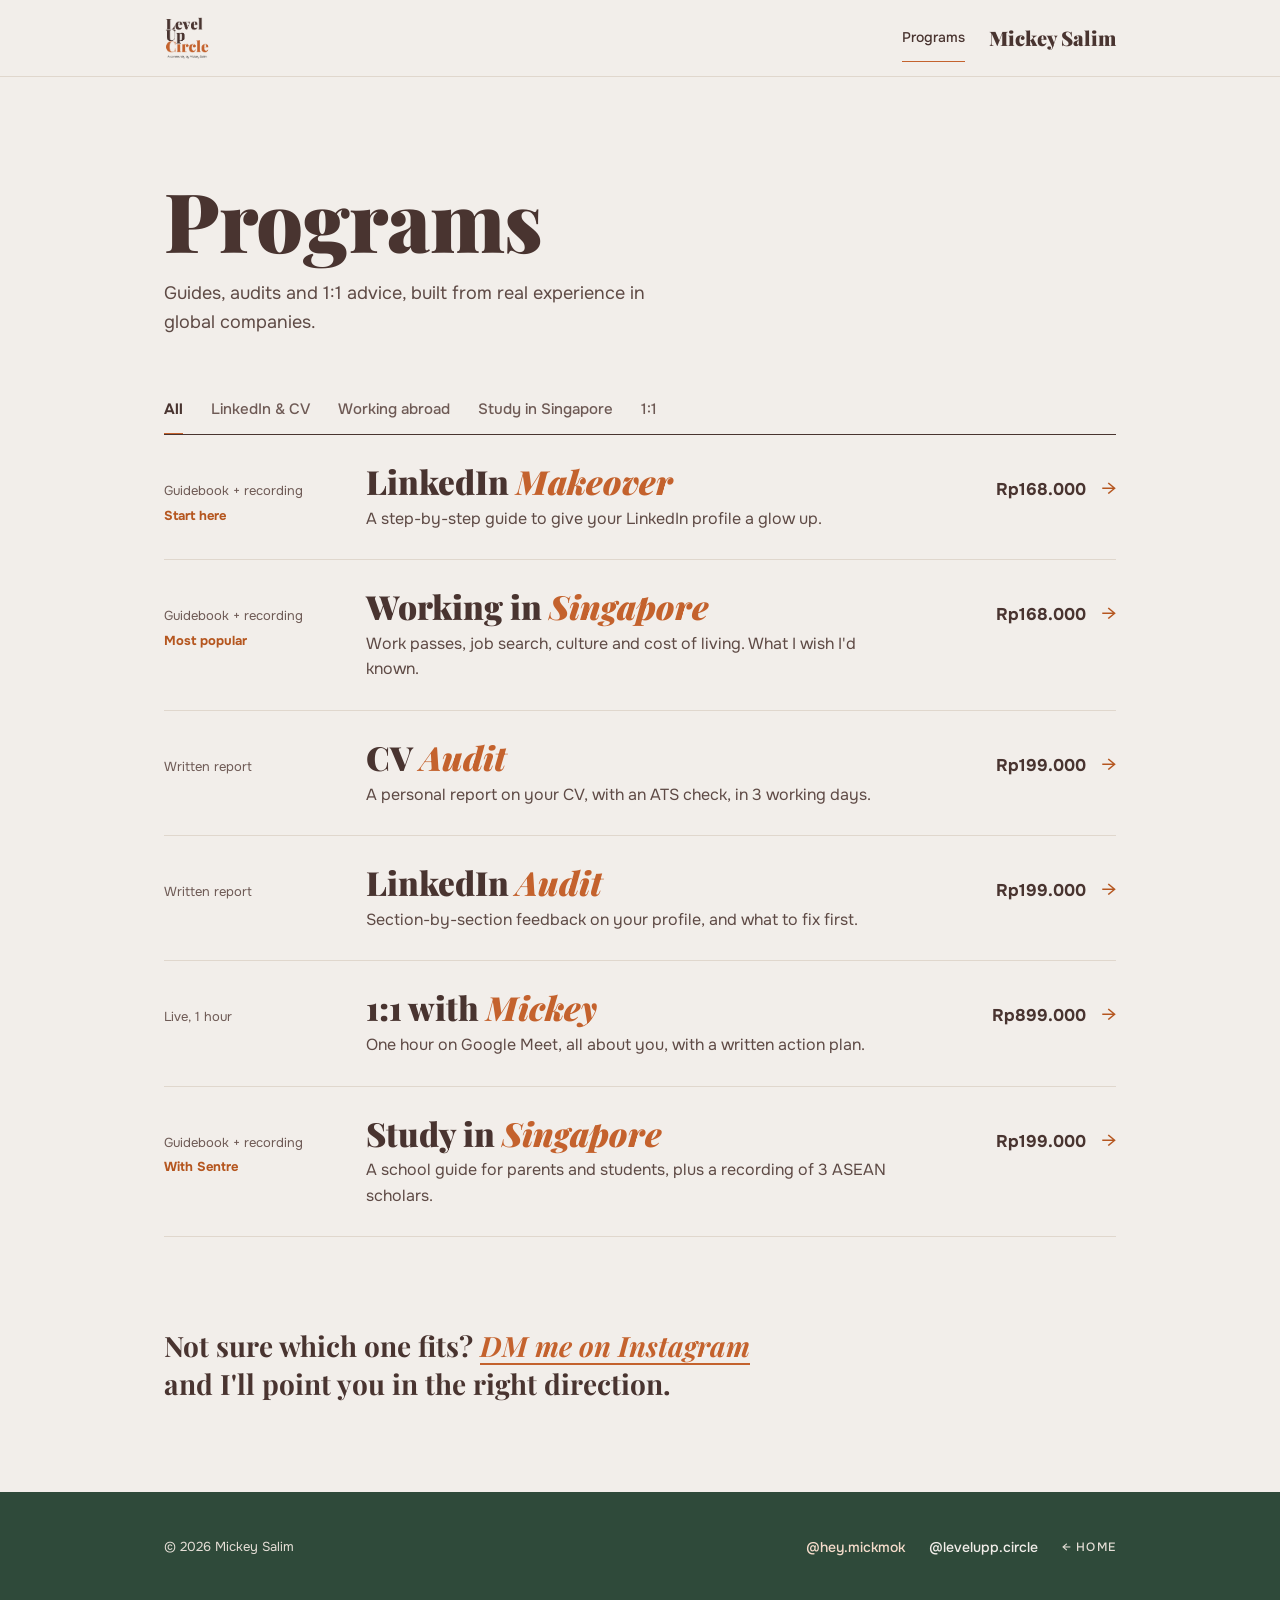
==== programs/index.html @ 80c99977 "Add /programs page and Programs link in the header - New /programs page, generated from tools/progra" ====
<!DOCTYPE html>
<html lang="en" class="no-js">
<head>
<meta charset="UTF-8">
<meta name="viewport" content="width=device-width, initial-scale=1.0">
<title>Programs · Mickey Salim</title>
<meta name="description" content="Guides, audits and 1:1 advice from Mickey Salim, built from real experience in global companies.">
<meta name="theme-color" content="#F2EEEA">
<meta property="og:type" content="website">
<meta property="og:title" content="Programs · Mickey Salim">
<meta property="og:description" content="Guides, audits and 1:1 advice from Mickey Salim, built from real experience in global companies.">
<meta property="og:image" content="/assets/img/og-image.jpg">
<meta name="twitter:card" content="summary_large_image">
<link rel="icon" type="image/png" href="/assets/img/favicon.png">
<link rel="apple-touch-icon" href="/assets/img/apple-touch-icon.png">
<link rel="preconnect" href="https://fonts.googleapis.com">
<link rel="preconnect" href="https://fonts.gstatic.com" crossorigin>
<link href="https://fonts.googleapis.com/css2?family=Playfair+Display:ital,wght@0,700;0,900;1,700;1,900&family=Onest:wght@400;500;700&display=swap" rel="stylesheet">
<link rel="stylesheet" href="/assets/css/styles.css?v=8c5211c9">
</head>
<body class="programs-page">
<!-- Generated by tools/build_programs.py from tools/programs.json. Edit the JSON, then rebuild. -->

<nav class="nav" aria-label="Main">
  <div class="wrap">
    <a href="/" class="brand" aria-label="Level Up Circle, home"><img class="brand__logo" src="/assets/img/level-up-circle-logo.png" alt="Level Up Circle" width="516" height="493"></a>
    <div class="nav__links"><a href="/programs" class="nav__link is-current" aria-current="page">Programs</a><a href="/#about" class="nav__name">Mickey Salim</a></div>
  </div>
</nav>

<main>
  <section class="index-hero">
    <div class="wrap">
      <h1>Programs</h1>
      <p>Guides, audits and 1:1 advice, built from real experience in global companies.</p>
    </div>
  </section>

  <div class="tabs-bar">
    <div class="wrap"><div class="tabs" role="toolbar" aria-label="Filter programs"><button class="tab" data-filter="all" aria-pressed="true">All</button><button class="tab" data-filter="linkedin" aria-pressed="false">LinkedIn &amp; CV</button><button class="tab" data-filter="abroad" aria-pressed="false">Working abroad</button><button class="tab" data-filter="study" aria-pressed="false">Study in Singapore</button><button class="tab" data-filter="personal" aria-pressed="false">1:1</button></div></div>
  </div>

  <section class="index-list">
    <div class="wrap" data-filter-list>
        <a class="row" href="/programs/linkedin-makeover" data-tags="linkedin">
          <span class="row__meta"><span>Guidebook + recording</span><span class="row__badge">Start here</span></span>
          <span class="row__main"><span class="row__name">LinkedIn <span class="accent">Makeover</span></span><span class="row__line">A step-by-step guide to give your LinkedIn profile a glow up.</span></span>
          <span class="row__price"><strong>Rp168.000</strong><span aria-hidden="true">→</span></span>
        </a>
        <a class="row" href="/programs/working-in-singapore" data-tags="abroad">
          <span class="row__meta"><span>Guidebook + recording</span><span class="row__badge">Most popular</span></span>
          <span class="row__main"><span class="row__name">Working in <span class="accent">Singapore</span></span><span class="row__line">Work passes, job search, culture and cost of living. What I wish I&#x27;d known.</span></span>
          <span class="row__price"><strong>Rp168.000</strong><span aria-hidden="true">→</span></span>
        </a>
        <a class="row" href="/programs/cv-audit" data-tags="linkedin">
          <span class="row__meta"><span>Written report</span></span>
          <span class="row__main"><span class="row__name">CV <span class="accent">Audit</span></span><span class="row__line">A personal report on your CV, with an ATS check, in 3 working days.</span></span>
          <span class="row__price"><strong>Rp199.000</strong><span aria-hidden="true">→</span></span>
        </a>
        <a class="row" href="/programs/linkedin-audit" data-tags="linkedin">
          <span class="row__meta"><span>Written report</span></span>
          <span class="row__main"><span class="row__name">LinkedIn <span class="accent">Audit</span></span><span class="row__line">Section-by-section feedback on your profile, and what to fix first.</span></span>
          <span class="row__price"><strong>Rp199.000</strong><span aria-hidden="true">→</span></span>
        </a>
        <a class="row" href="/programs/one-on-one" data-tags="personal">
          <span class="row__meta"><span>Live, 1 hour</span></span>
          <span class="row__main"><span class="row__name">1:1 with <span class="accent">Mickey</span></span><span class="row__line">One hour on Google Meet, all about you, with a written action plan.</span></span>
          <span class="row__price"><strong>Rp899.000</strong><span aria-hidden="true">→</span></span>
        </a>
        <a class="row" href="/programs/study-in-singapore" data-tags="study">
          <span class="row__meta"><span>Guidebook + recording</span><span class="row__badge">With Sentre</span></span>
          <span class="row__main"><span class="row__name">Study in <span class="accent">Singapore</span></span><span class="row__line">A school guide for parents and students, plus a recording of 3 ASEAN scholars.</span></span>
          <span class="row__price"><strong>Rp199.000</strong><span aria-hidden="true">→</span></span>
        </a>
      <p class="index-empty" hidden>Nothing here yet.</p>
    </div>
  </section>

  <!-- Free resources: add a section here (same .row markup, "Free" instead of a price) once the first resource is ready. -->

  <section class="index-close">
    <div class="wrap">
      <p>Not sure which one fits? <a href="https://ig.me/m/hey.mickmok" target="_blank" rel="noopener">DM me on Instagram</a> and I'll point you in the right direction.</p>
    </div>
  </section>
</main>

<footer class="footer">
  <div class="wrap">
    <div class="footer__brand"><span>© 2026 Mickey Salim</span></div>
    <div class="footer__links">
      <a class="ig-main" href="https://instagram.com/hey.mickmok" target="_blank" rel="noopener">@hey.mickmok</a>
      <a href="https://instagram.com/levelupp.circle" target="_blank" rel="noopener">@levelupp.circle</a>
      <a class="top" href="/">← Home</a>
    </div>
  </div>
</footer>

<script src="/assets/js/main.js?v=8c5211c9" defer></script>
</body>
</html>
---- assets/css/styles.css ----
/* =========================================================
   Mickey Salim · Level Up Circle
   Colours: off-white page, greige bands, deep sage dark blocks,
   brown text, terracotta accents.
   ========================================================= */
:root {
  --bg: #F2EEEA;
  --band: #E9E2DA;
  --card: #FAF8F5;
  --line: #E0D7CD;
  --line-2: #D3C7BB;
  --ink: #493430;
  --ink-2: #5E4A45;
  --muted: #6E5A55;
  --sage-dark: #2F4A3A;
  --sage: #4C6A51;
  --terra: #C4622D;       /* big headline words */
  --terra-btn: #B5561F;   /* buttons + small text (readable) */
  --terra-deep: #A84E1C;  /* closing section */
  --peach: #F5DCCB;       /* accent on dark */
  --on-dark: #F2EEEA;
  --on-dark-2: #ECE6DF;
  --on-dark-3: #E6DFD7;
  --dark-line: #5E7566;

  --serif: 'Playfair Display', Georgia, serif;
  --sans: 'Onest', system-ui, -apple-system, sans-serif;
  --wrap: 1200px;
  --gutter: clamp(20px, 5vw, 64px);
  --section: clamp(72px, 10vw, 136px);
  --radius: 6px;
  --shadow: 0 14px 32px rgba(73, 52, 48, 0.16);
}

*, *::before, *::after { box-sizing: border-box; }
html { scroll-behavior: smooth; -webkit-text-size-adjust: 100%; }
body { margin: 0; background: var(--bg); color: var(--ink); font-family: var(--sans); font-size: 16px; line-height: 1.6; -webkit-font-smoothing: antialiased; }
img { max-width: 100%; height: auto; display: block; }
a { color: inherit; }
h1, h2, h3, p, figure, blockquote { margin: 0; }
button { font-family: inherit; }
section[id] { scroll-margin-top: 72px; }
:focus-visible { outline: 2px solid var(--terra-btn); outline-offset: 3px; }

.wrap { max-width: var(--wrap); margin: 0 auto; padding: 0 var(--gutter); }
.wrap--narrow { max-width: 860px; }
.section { padding: var(--section) 0; }
.section--compact { padding: clamp(48px, 6vw, 80px) 0; }
.band { background: var(--band); }
.dark { background: var(--sage-dark); color: var(--on-dark); }

/* ---------- Type ---------- */
.eyebrow { font-size: 13px; font-weight: 700; letter-spacing: 0.14em; text-transform: uppercase; color: var(--terra-btn); }
.dark .eyebrow { color: var(--peach); }
.h-display { font-family: var(--serif); font-weight: 900; font-size: clamp(48px, 7vw, 104px); line-height: 1; letter-spacing: -0.015em; }
.h-section { font-family: var(--serif); font-weight: 900; font-size: clamp(36px, 4.4vw, 60px); line-height: 1.05; }
.h-card { font-family: var(--serif); font-weight: 900; font-size: 26px; line-height: 1.1; }
.accent { font-style: italic; color: var(--terra); }
.dark .accent { color: var(--peach); }
.lead { font-size: clamp(17px, 1.5vw, 20px); line-height: 1.65; }
.muted { color: var(--muted); }

/* ---------- Buttons ---------- */
.btn { display: inline-flex; align-items: center; justify-content: center; gap: 8px; font-weight: 700; font-size: 15px; line-height: 1.2; padding: 16px 28px; border-radius: 4px; text-decoration: none; border: 1.5px solid transparent; cursor: pointer; transition: background 0.2s ease, color 0.2s ease, transform 0.1s ease; }
.btn:active { transform: scale(0.98); }
.btn--primary { background: var(--terra-btn); color: var(--on-dark); }
.btn--primary:hover { background: var(--terra-deep); }
.btn--dark { background: var(--sage-dark); color: var(--on-dark); }
.btn--dark:hover { background: #253C2F; }
.btn--ghost { background: transparent; color: var(--ink); border-color: var(--ink); }
.btn--ghost:hover { background: rgba(73, 52, 48, 0.06); }
.btn--light { background: var(--on-dark); color: var(--ink); }
.btn--light:hover { background: #fff; }
.btn--ghost-light { background: transparent; color: var(--on-dark); border-color: var(--on-dark); }
.btn--ghost-light:hover { background: rgba(242, 238, 234, 0.1); }
.btn--block { width: 100%; }
.more-link { display: none; align-self: center; margin-left: auto; margin-right: auto; background: transparent; border: 0; padding: 10px 0; font-weight: 700; font-size: 15px; color: inherit; text-decoration: underline; text-underline-offset: 6px; text-decoration-thickness: 1.5px; cursor: pointer; }
.link-under { font-weight: 700; font-size: 15px; text-decoration: underline; text-underline-offset: 6px; text-decoration-thickness: 1.5px; padding: 12px 0; display: inline-block; }

/* ---------- Nav ---------- */
.nav { position: sticky; top: 0; z-index: 20; background: var(--bg); border-bottom: 1px solid var(--line); }
.nav .wrap { display: flex; align-items: center; justify-content: space-between; gap: 16px; padding-top: 12px; padding-bottom: 12px; }
.brand { display: flex; align-items: center; text-decoration: none; }
.brand__logo { height: 44px; width: auto; }
.nav__name { font-family: var(--serif); font-weight: 900; font-size: 20px; text-decoration: none; white-space: nowrap; padding: 10px 0; }
.nav__name:hover { color: var(--terra-btn); }
.nav__links { display: flex; align-items: center; gap: 24px; }
.nav__link { font-size: 14px; font-weight: 500; text-decoration: none; padding: 12px 0; border-bottom: 1.5px solid transparent; }
.nav__link:hover, .nav__link.is-current { border-bottom-color: var(--terra); }
@media (max-width: 560px) { .brand__logo { height: 38px; } .nav__name { font-size: 18px; } .nav__links { gap: 18px; } }

/* ---------- Hero ---------- */
.hero { padding: clamp(40px, 7vw, 112px) 0 clamp(56px, 8vw, 120px); }
.hero .wrap { display: grid; grid-template-columns: 1.25fr 1fr; align-items: center; gap: 80px; }
.hero__text { display: flex; flex-direction: column; gap: 26px; }
.hero__text .lead { max-width: 500px; }
.hero__actions { display: flex; flex-wrap: wrap; align-items: center; gap: 12px 28px; padding-top: 4px; }
.hero__photo { width: 100%; max-width: 440px; justify-self: end; aspect-ratio: 4 / 5; overflow: hidden; border-radius: var(--radius); background: #3F3F43; box-shadow: 0 24px 48px rgba(73, 52, 48, 0.16); }
.hero__photo img { width: 100%; height: 100%; object-fit: cover; object-position: 50% 20%; transform: scale(1.32); transform-origin: 50% 24%; }
@media (max-width: 860px) {
  .hero .wrap { grid-template-columns: 1fr; gap: 32px; }
  .hero__photo { order: -1; justify-self: center; width: 200px; max-width: 200px; aspect-ratio: 1; border-radius: 50%; border: 4px solid var(--sage); box-shadow: 0 12px 28px rgba(73, 52, 48, 0.14); }
  .hero__photo img { object-position: 50% 0%; transform: scale(1.7); transform-origin: 50% 60%; }
  .hero__text { gap: 18px; }
  .hero__text .eyebrow { margin-bottom: -6px; }
}

/* ---------- 01 Sound familiar ---------- */
.familiar__intro { max-width: 820px; display: flex; flex-direction: column; gap: 22px; margin-bottom: clamp(48px, 6vw, 88px); }
.familiar__quote { font-family: var(--serif); font-weight: 700; font-size: clamp(32px, 4.2vw, 56px); line-height: 1.15; }
.familiar__sub { font-size: 18px; color: var(--on-dark-2); }
.paths { display: grid; grid-template-columns: repeat(3, 1fr); gap: 0 40px; }
.path { display: flex; flex-direction: column; gap: 16px; padding: 24px 0 8px; border-top: 1px solid var(--dark-line); text-decoration: none; color: var(--on-dark); }
.path__q { font-family: var(--serif); font-weight: 700; font-size: 24px; line-height: 1.3; }
.path__go { font-weight: 700; font-size: 15px; color: var(--peach); }
.path:hover .path__go { text-decoration: underline; text-underline-offset: 4px; }
@media (max-width: 860px) { .paths { grid-template-columns: 1fr; } }

/* ---------- 02 About ---------- */
.about .wrap { display: grid; grid-template-columns: minmax(0, 420px) 1fr; align-items: stretch; gap: 80px; }
.slideshow { display: flex; flex-direction: column; gap: 14px; }
.slideshow__frame { position: relative; flex: 1; min-height: 440px; border-radius: var(--radius); overflow: hidden; background: var(--band); box-shadow: 0 20px 44px rgba(73, 52, 48, 0.14); }
.slideshow__frame img { position: absolute; inset: 0; width: 100%; height: 100%; object-fit: cover; opacity: 0; transition: opacity 0.9s ease; }
.slideshow__frame img.is-active { opacity: 1; }
.slideshow__caption { position: absolute; left: 14px; bottom: 14px; background: rgba(47, 74, 58, 0.88); color: var(--on-dark); font-size: 12px; font-weight: 700; letter-spacing: 0.08em; text-transform: uppercase; padding: 6px 12px; border-radius: 4px; }
.slideshow__dots { display: flex; justify-content: center; gap: 4px; }
.slideshow__dot { border: 0; background: transparent; padding: 12px 6px; cursor: pointer; }
.slideshow__dot span { display: block; width: 12px; height: 4px; border-radius: 2px; background: #C9BBAE; transition: width 0.3s ease, background 0.3s ease; }
.slideshow__dot[aria-current="true"] span { width: 28px; background: var(--terra-btn); }
.about__text { display: flex; flex-direction: column; gap: 20px; }
.about__text p { font-size: 18px; line-height: 1.75; }
.about__text a { color: var(--terra-btn); font-weight: 700; text-decoration: none; }
.stats { display: grid; grid-template-columns: repeat(3, 1fr); gap: 20px; border-top: 1px solid var(--ink); padding-top: 22px; margin-top: 8px; }
.stat__num { display: block; font-family: var(--serif); font-weight: 900; font-size: 34px; color: var(--terra); line-height: 1.2; }
.stat__label { font-size: 14px; line-height: 1.45; color: var(--ink-2); }
.about__text .link-under { color: var(--ink); align-self: flex-start; }
.about__more { display: flex; flex-direction: column; gap: 20px; }
@media (max-width: 860px) {
  .about .wrap { grid-template-columns: 1fr; gap: 40px; }
  .slideshow { max-width: 360px; width: 100%; margin: 0 auto; }
  .slideshow__frame { flex: none; min-height: 0; aspect-ratio: 4 / 5; }
}
@media (max-width: 480px) { .stats { grid-template-columns: 1fr 1fr; } }

/* ---------- 03 Testimonials ---------- */
.quotes { display: flex; flex-direction: column; gap: 48px; }
.quote-big blockquote { font-family: var(--serif); font-weight: 700; font-size: clamp(28px, 3.4vw, 44px); line-height: 1.25; max-width: 940px; }
.quote-big figcaption, .quote figcaption { margin-top: 18px; font-size: 15px; }
.quote-by { color: var(--on-dark-3); }
.quote-grid { display: grid; grid-template-columns: repeat(2, 1fr); gap: 32px 48px; }
.quote { border-top: 1px solid var(--dark-line); padding-top: 22px; }
.quote blockquote { font-size: 18px; line-height: 1.65; }
@media (max-width: 760px) { .quote-grid { grid-template-columns: 1fr; } }

/* ---------- 04 Programs ---------- */
.programs__head { display: flex; flex-direction: column; gap: 16px; margin-bottom: 36px; }
.prog-grid { display: grid; grid-template-columns: repeat(4, 1fr); gap: 16px; }
.prog { background: var(--card); border: 1px solid var(--line); border-radius: 8px; padding: 26px; display: flex; flex-direction: column; gap: 12px; transition: transform 0.25s ease, box-shadow 0.25s ease; }
.prog:hover { transform: translateY(-4px); box-shadow: 0 16px 32px rgba(73, 52, 48, 0.1); }
.prog__tag { font-size: 11px; font-weight: 700; letter-spacing: 0.14em; text-transform: uppercase; color: var(--muted); }
.prog__tag--terra { color: var(--terra-btn); }
.prog__tag--sage { color: var(--sage); }
.prog .h-card a { text-decoration: none; }
.prog .h-card a:hover { text-decoration: underline; text-decoration-thickness: 1px; text-underline-offset: 4px; }
.prog__desc { font-size: 15px; line-height: 1.6; color: var(--ink-2); }
.prog__quote { font-size: 14px; line-height: 1.55; font-style: italic; }
.prog__quote span { font-style: normal; color: var(--muted); }
.prog__spacer { flex: 1; }
.prog__inc { font-size: 13px; color: var(--muted); border-top: 1px solid var(--line); padding-top: 12px; }
.prog__price { font-size: 22px; font-weight: 700; }
.prog .btn { padding: 14px; }
@media (max-width: 1080px) { .prog-grid { grid-template-columns: repeat(2, 1fr); } }
@media (max-width: 640px) {
  .prog-grid { grid-template-columns: 1fr; }
  .collapsible:not(.is-expanded) .prog--extra { display: none; }
}

.one { margin-top: 16px; background: var(--sage-dark); color: var(--on-dark); border-radius: 8px; padding: clamp(28px, 4.4vw, 56px); display: grid; grid-template-columns: 1fr 260px; align-items: center; gap: 28px 56px; }
.one__text { display: flex; flex-direction: column; gap: 14px; }
.one__text .h-card { font-size: clamp(32px, 3.6vw, 48px); line-height: 1.05; }
.one__text p { font-size: 16px; color: var(--on-dark-2); max-width: 500px; }
.one__quote { font-style: italic; color: var(--on-dark) !important; font-size: 15px !important; }
.one__quote span { font-style: normal; color: var(--on-dark-3); }
.one__buy { display: flex; flex-direction: column; gap: 12px; }
.one__price { display: flex; align-items: baseline; gap: 6px; }
.one__price strong { font-size: 26px; }
.one__price span { font-size: 14px; color: var(--on-dark-3); }
.one__details { font-size: 14px; font-weight: 700; color: var(--peach); text-decoration: none; text-align: center; padding: 6px; }
.one__details:hover { text-decoration: underline; }
@media (max-width: 760px) { .one { grid-template-columns: 1fr; } }

.also { margin-top: 16px; display: flex; flex-wrap: wrap; align-items: center; justify-content: space-between; gap: 16px 32px; border-top: 1px solid var(--line); border-bottom: 1px solid var(--line); padding: 22px 0; }
.also__text { display: flex; flex-direction: column; gap: 4px; min-width: 0; }
.also__name { font-family: var(--serif); font-weight: 700; font-size: 22px; }
.also__desc { font-size: 15px; color: var(--ink-2); }
.also__buy { display: flex; align-items: center; gap: 18px; }
.also__buy strong { font-size: 18px; }
.also__buy .btn { padding: 12px 20px; font-size: 14px; }
.checkout-note { margin-top: 32px; text-align: center; font-size: 14px; color: var(--muted); }

/* ---------- FAQ ---------- */
.faq .wrap { max-width: 760px; }
.faq h2 { font-family: var(--serif); font-weight: 900; font-size: clamp(30px, 3.4vw, 40px); line-height: 1.1; margin-bottom: 24px; }
.faq__list { border-top: 1px solid var(--ink); }
.faq details { border-bottom: 1px solid var(--line-2); padding: 14px 0; }
.faq summary { cursor: pointer; font-weight: 700; font-size: 17px; list-style: none; display: flex; justify-content: space-between; gap: 16px; }
.faq summary::-webkit-details-marker { display: none; }
.faq summary::after { content: '+'; font-weight: 400; font-size: 22px; line-height: 1; color: var(--terra-btn); }
.faq details[open] summary::after { content: '–'; }
.faq details p { margin-top: 12px; font-size: 16px; color: var(--ink-2); }

/* ---------- Past sessions ---------- */
.past__head { margin-bottom: 28px; }
.past__list { display: flex; gap: 28px; }
.past__item { flex: 0 0 250px; display: flex; flex-direction: column; gap: 8px; }
.past__item img { width: 100%; aspect-ratio: 4 / 5; object-fit: cover; object-position: top; border-radius: var(--radius); border: 1px solid var(--line); box-shadow: var(--shadow); }
.past__item img.is-photo { object-position: 45% center; }
.past__name { font-family: var(--serif); font-weight: 700; font-size: 18px; line-height: 1.3; }
.past__date { font-size: 14px; color: var(--muted); }
@media (max-width: 760px) {
  .past__list { display: flex; overflow-x: auto; scroll-snap-type: x mandatory; scrollbar-width: none; gap: 16px; margin: 0 calc(var(--gutter) * -1); padding: 4px var(--gutter) 24px; scroll-padding: 0 var(--gutter); }
  .past__list::-webkit-scrollbar { display: none; }
  .past__item { flex: 0 0 78%; scroll-snap-align: start; }
  .past__hint { display: block; }
}
.past__hint { display: none; font-size: 13px; color: var(--muted); margin-top: 4px; }

/* ---------- Instagram ---------- */
.ig__head { display: flex; flex-wrap: wrap; align-items: flex-end; justify-content: space-between; gap: 16px 40px; margin-bottom: 28px; }
.ig__head > div { display: flex; flex-direction: column; gap: 12px; }
.ig__head p { color: var(--ink-2); }
.ig__list { display: flex; gap: 16px; overflow-x: auto; scroll-snap-type: x mandatory; scrollbar-width: none; padding: 4px 2px 20px; margin: -4px -2px -20px; }
.ig__list::-webkit-scrollbar { display: none; }
.ig__post { flex: 0 0 200px; scroll-snap-align: start; display: flex; flex-direction: column; gap: 8px; text-decoration: none; }
.ig__post img { width: 100%; aspect-ratio: 4 / 5; object-fit: cover; border-radius: var(--radius); box-shadow: 0 10px 24px rgba(73, 52, 48, 0.14); transition: transform 0.3s ease; }
.ig__post:hover img { transform: translateY(-4px); }
.ig__post span { font-size: 12px; font-weight: 700; letter-spacing: 0.1em; text-transform: uppercase; color: var(--sage); }
@media (max-width: 760px) {
  .ig__list { margin: 0 calc(var(--gutter) * -1); padding: 4px var(--gutter) 20px; scroll-padding: 0 var(--gutter); }
  .ig__post { flex-basis: 52%; }
}

/* ---------- Closing ---------- */
.closing { background: var(--terra-deep); color: var(--on-dark); text-align: center; }
.closing .wrap { display: flex; flex-direction: column; align-items: center; gap: 14px; padding-top: clamp(48px, 6vw, 80px); padding-bottom: clamp(48px, 6vw, 80px); }
.closing h2 { font-family: var(--serif); font-weight: 900; font-size: clamp(28px, 3.2vw, 40px); line-height: 1.1; }
.closing p { font-size: 16px; }
.closing__actions { display: flex; flex-wrap: wrap; justify-content: center; gap: 12px; margin-top: 8px; }

/* ---------- Footer ---------- */
.footer { background: var(--sage-dark); color: var(--on-dark); }
.footer .wrap { display: flex; flex-wrap: wrap; align-items: center; justify-content: space-between; gap: 16px 32px; padding-top: 32px; padding-bottom: 32px; }
.footer__brand { display: flex; align-items: center; }
.footer__brand span { font-size: 13px; color: var(--on-dark-3); }
.footer__links { display: flex; flex-wrap: wrap; align-items: center; gap: 4px 24px; font-size: 14px; font-weight: 500; }
.footer__links a { text-decoration: none; padding: 12px 0; }
.footer__links a:hover { text-decoration: underline; }
.footer__links .ig-main { color: var(--peach); }
.footer__links .top { color: var(--on-dark-3); font-size: 12px; letter-spacing: 0.1em; text-transform: uppercase; }

/* ---------- Product page ---------- */
.pdp .section { padding: clamp(40px, 5vw, 72px) 0; }
.pdp-hero { padding: clamp(28px, 4vw, 64px) 0 clamp(36px, 4.5vw, 64px); }
.pdp-hero .wrap { display: grid; grid-template-columns: 1fr minmax(260px, 380px); align-items: center; gap: 28px 72px; }
.pdp-hero__text { display: flex; flex-direction: column; gap: 18px; }
.pdp-hero h1 { font-family: var(--serif); font-weight: 900; font-size: clamp(42px, 5.4vw, 76px); line-height: 1.02; }
.pdp-hero .lead { max-width: 560px; }
.buy__tags { display: flex; flex-wrap: wrap; align-items: center; gap: 8px 16px; }
.badge { background: var(--sage-dark); color: var(--on-dark); font-size: 11px; font-weight: 700; letter-spacing: 0.08em; text-transform: uppercase; padding: 5px 11px; border-radius: 4px; }
.pull { padding-left: 16px; border-left: 2px solid var(--terra); font-family: var(--serif); font-style: italic; font-weight: 700; font-size: 18px; line-height: 1.45; max-width: 520px; }
.pull span { font-family: var(--sans); font-style: normal; font-weight: 500; font-size: 14px; color: var(--muted); }
.meta { font-weight: 700; color: var(--sage); }
.buycard { background: var(--card); border-radius: 10px; padding: clamp(22px, 2.4vw, 32px); display: flex; flex-direction: column; gap: 16px; box-shadow: 0 18px 40px rgba(73, 52, 48, 0.12), 0 0 0 1px rgba(73, 52, 48, 0.05); }
.buycard__price { display: flex; flex-wrap: wrap; align-items: baseline; gap: 4px 10px; }
.buycard__price strong { font-size: 32px; }
.buycard__price span { font-size: 14px; color: var(--muted); }
.buycard__price s { font-size: 17px; color: var(--muted); }
.access { align-self: flex-start; display: inline-flex; align-items: center; gap: 6px; background: #E5EDE7; color: var(--sage-dark); font-size: 12px; font-weight: 700; letter-spacing: 0.06em; text-transform: uppercase; padding: 6px 10px; border-radius: 4px; }
.buycard .btn { padding: 17px 24px; font-size: 16px; }
.buy__note { display: flex; align-items: center; gap: 8px; font-size: 13px; color: var(--muted); }
@media (max-width: 860px) { .pdp-hero .wrap { grid-template-columns: 1fr; } }

.why .wrap { display: grid; grid-template-columns: 1fr 1.3fr; gap: 24px 80px; }
.why__head { display: flex; flex-direction: column; gap: 16px; }
.why__head h2 { font-family: var(--serif); font-weight: 900; font-size: clamp(32px, 3.6vw, 48px); line-height: 1.08; }
.why__body { display: flex; flex-direction: column; gap: 18px; }
.why__body > p { font-size: 18px; line-height: 1.7; }
.check { display: flex; gap: 12px; align-items: flex-start; font-size: 16px; line-height: 1.55; }
.check svg { flex-shrink: 0; margin-top: 2px; }
@media (max-width: 860px) { .why .wrap { grid-template-columns: 1fr; } }

.get__head { display: flex; flex-direction: column; gap: 12px; margin-bottom: 24px; }
.get__head h2 { font-family: var(--serif); font-weight: 900; font-size: clamp(32px, 3.6vw, 48px); line-height: 1.08; }
.get__body { display: grid; grid-template-columns: 1fr 1fr; align-items: start; gap: 28px 56px; }
.get__item { border-top: 1px solid var(--ink); padding: 16px 0; display: flex; gap: 18px; align-items: baseline; }
.get__num { flex-shrink: 0; font-family: var(--serif); font-weight: 900; font-size: 24px; color: var(--terra); }
.get__item div { display: flex; flex-direction: column; gap: 4px; }
.get__item strong { font-size: 18px; }
.get__item span { font-size: 15px; color: var(--ink-2); }
.topics { background: var(--card); border: 1px solid var(--line); border-radius: 8px; padding: clamp(20px, 2.4vw, 32px); }
.topics h3 { font-family: var(--serif); font-weight: 700; font-size: 22px; line-height: 1.2; margin-bottom: 4px; }
.topics .check { padding: 10px 0; border-top: 1px solid var(--line); font-size: 15px; }
@media (max-width: 860px) { .get__body { grid-template-columns: 1fr; } }

.speakers h2 { font-family: var(--serif); font-weight: 900; font-size: clamp(32px, 3.6vw, 48px); line-height: 1.08; margin-bottom: 28px; }
.speakers__grid { display: grid; grid-template-columns: repeat(auto-fit, minmax(200px, 1fr)); gap: 16px; }
.speaker { display: flex; align-items: center; gap: 14px; padding: 16px; border: 1px solid var(--line); border-radius: 8px; background: var(--card); }
.speaker__i { flex-shrink: 0; width: 56px; height: 56px; border-radius: 50%; background: var(--band); border: 2px solid var(--sage); display: flex; align-items: center; justify-content: center; font-family: var(--serif); font-weight: 900; font-size: 20px; color: var(--sage); }
.speaker strong { display: block; font-size: 16px; }
.speaker span { display: block; font-size: 14px; color: var(--ink-2); line-height: 1.4; }
.speaker small { display: block; font-size: 13px; color: var(--muted); }

.who .wrap { display: grid; grid-template-columns: 1fr 2fr; gap: 24px 80px; }
.who h2 { font-family: var(--serif); font-weight: 900; font-size: clamp(30px, 3.2vw, 42px); line-height: 1.1; margin-top: 16px; }
.who .check { padding: 16px 0; border-top: 1px solid var(--dark-line); font-size: 17px; }
.who .check--not { color: var(--on-dark-2); }
.who .check--not svg { opacity: 0.9; }
.how { grid-column: 1 / -1; margin-top: 16px; display: flex; flex-direction: column; gap: 16px; }
.step { display: flex; gap: 18px; align-items: flex-start; padding: 16px 0; border-top: 1px solid var(--dark-line); }
.step__n { flex-shrink: 0; width: 36px; height: 36px; border-radius: 50%; border: 1.5px solid var(--peach); color: var(--peach); display: flex; align-items: center; justify-content: center; font-weight: 700; font-size: 15px; }
.step p { font-size: 17px; line-height: 1.55; padding-top: 6px; }
@media (min-width: 861px) { .steps { display: grid; grid-template-columns: repeat(3, 1fr); gap: 0 32px; } }
@media (max-width: 860px) { .who .wrap { grid-template-columns: 1fr; } }

.pdp-quote { max-width: 940px; margin: 0 auto; padding: 0 var(--gutter); }
.pdp-quote blockquote { font-family: var(--serif); font-weight: 700; font-size: clamp(26px, 3vw, 40px); line-height: 1.3; }
.pdp-quote figcaption { margin-top: 18px; font-size: 15px; }
.partner { max-width: 940px; margin: 0 auto; padding: 0 var(--gutter); }
.partner > div { border: 1px solid var(--line); border-radius: 8px; padding: clamp(24px, 3vw, 40px); background: var(--card); display: flex; flex-direction: column; gap: 12px; }
.partner h2 { font-family: var(--serif); font-weight: 900; font-size: 30px; }
.partner p { color: var(--ink-2); line-height: 1.7; }
.partner .eyebrow { color: var(--sage); font-size: 12px; }

.related h2 { font-family: var(--serif); font-weight: 900; font-size: clamp(30px, 3.2vw, 42px); line-height: 1.1; margin-bottom: 28px; }
.related__grid { display: grid; grid-template-columns: repeat(2, 1fr); gap: 16px; }
.rel { background: var(--card); border-radius: 10px; padding: 24px; display: flex; gap: 18px; text-decoration: none; box-shadow: 0 14px 34px rgba(73, 52, 48, 0.14), 0 0 0 1px rgba(73, 52, 48, 0.05); transition: transform 0.25s ease, box-shadow 0.25s ease; }
.rel:hover { transform: translateY(-4px); box-shadow: 0 20px 40px rgba(73, 52, 48, 0.18), 0 0 0 1px rgba(73, 52, 48, 0.05); }
.rel__body { flex: 1; min-width: 0; display: flex; flex-direction: column; gap: 8px; }
.rel__name { font-family: var(--serif); font-weight: 900; font-size: 22px; line-height: 1.1; }
.rel__line { font-size: 14px; color: var(--ink-2); flex: 1; }
.rel__foot { display: flex; justify-content: space-between; align-items: center; gap: 12px; border-top: 1px solid var(--line); padding-top: 12px; margin-top: 4px; }
.rel__foot strong { font-size: 16px; }
.rel__foot span { font-weight: 700; font-size: 14px; color: var(--terra-btn); }
@media (max-width: 640px) { .related__grid { grid-template-columns: 1fr; } }

.buybar { position: fixed; left: 0; right: 0; bottom: 0; z-index: 30; background: var(--card); border-top: 1px solid var(--line-2); box-shadow: 0 -10px 30px rgba(73, 52, 48, 0.14); transform: translateY(110%); transition: transform 0.3s ease; }
.buybar.is-visible { transform: translateY(0); }
.buybar .wrap { display: flex; align-items: center; justify-content: space-between; gap: 16px; padding-top: 12px; padding-bottom: calc(12px + env(safe-area-inset-bottom)); }
.buybar__info { display: flex; flex-direction: column; min-width: 0; }
.buybar__info strong { font-size: 15px; white-space: nowrap; overflow: hidden; text-overflow: ellipsis; }
.buybar__info span { font-size: 14px; color: var(--ink-2); }
.buybar .btn { padding: 14px 24px; white-space: nowrap; }
.pdp .footer .wrap { padding-bottom: 104px; }

/* ---------- Programs index ---------- */
.programs-page .wrap { max-width: 1080px; }
.index-hero { padding: clamp(48px, 8vw, 112px) 0 clamp(28px, 4vw, 48px); }
.index-hero h1 { font-family: var(--serif); font-weight: 900; font-size: clamp(44px, 6.4vw, 88px); line-height: 1; letter-spacing: -0.01em; }
.index-hero p { margin-top: 18px; font-size: 18px; color: var(--ink-2); max-width: 520px; }
.tabs-bar { position: sticky; top: 69px; z-index: 15; background: var(--bg); }
.tabs { display: flex; gap: 28px; overflow-x: auto; scrollbar-width: none; border-bottom: 1px solid var(--ink); }
.tabs::-webkit-scrollbar { display: none; }
.tab { flex-shrink: 0; background: transparent; border: 0; border-bottom: 2px solid transparent; margin-bottom: -1px; padding: 14px 0; font-size: 15px; font-weight: 500; color: var(--muted); cursor: pointer; white-space: nowrap; }
.tab[aria-pressed="true"] { border-bottom-color: var(--terra); color: var(--ink); font-weight: 700; }
.index-list { padding-bottom: clamp(56px, 7vw, 96px); }
.row { display: grid; grid-template-columns: 170px 1fr auto; align-items: baseline; gap: 6px 32px; padding: 28px 0; border-bottom: 1px solid var(--line); text-decoration: none; }
.row[hidden] { display: none; }
.row__meta { display: flex; flex-direction: column; gap: 4px; font-size: 13px; color: var(--muted); }
.row__badge { color: var(--terra-btn); font-weight: 700; }
.row__main { display: flex; flex-direction: column; gap: 6px; min-width: 0; }
.row__name { font-family: var(--serif); font-weight: 900; font-size: clamp(26px, 2.6vw, 34px); line-height: 1.1; }
.row__line { font-size: 16px; color: var(--ink-2); max-width: 520px; }
.row__price { display: flex; align-items: baseline; gap: 16px; font-size: 17px; white-space: nowrap; }
.row__price span { color: var(--terra-btn); font-size: 20px; transition: transform 0.2s ease; }
.row:hover .row__price span { transform: translateX(4px); }
.row:hover .row__name { text-decoration: underline; text-decoration-thickness: 1px; text-underline-offset: 6px; }
.index-empty { padding: 28px 0; color: var(--ink-2); }
.index-close { padding-bottom: clamp(56px, 7vw, 96px); }
.index-close p { font-family: var(--serif); font-weight: 700; font-size: clamp(22px, 2.4vw, 28px); line-height: 1.35; max-width: 640px; }
.index-close a { color: var(--terra); font-style: italic; text-underline-offset: 6px; text-decoration-thickness: 1.5px; }
@media (max-width: 760px) {
  .row { grid-template-columns: 1fr; }
  .row__meta { flex-direction: row; gap: 10px; }
}

/* ---------- Phone: collapsed content ---------- */
@media (max-width: 640px) {
  .more-link { display: block; width: fit-content; }
  .is-expanded > .more-link, .more-link[aria-expanded="true"] { display: none; }
  .about__more:not(.is-expanded), .quote-grid:not(.is-expanded) { display: none; }
}

/* ---------- Scroll reveal ---------- */
.reveal { opacity: 0; transform: translateY(24px); transition: opacity 0.8s cubic-bezier(0.16, 1, 0.3, 1), transform 0.8s cubic-bezier(0.16, 1, 0.3, 1); }
.reveal.is-visible { opacity: 1; transform: none; }
.no-js .reveal { opacity: 1; transform: none; }

@media (prefers-reduced-motion: reduce) {
  html { scroll-behavior: auto; }
  .reveal { opacity: 1; transform: none; transition: none; }
  .slideshow__frame img { transition: none; }
  .prog:hover, .rel:hover, .ig__item:hover img { transform: none; }
}
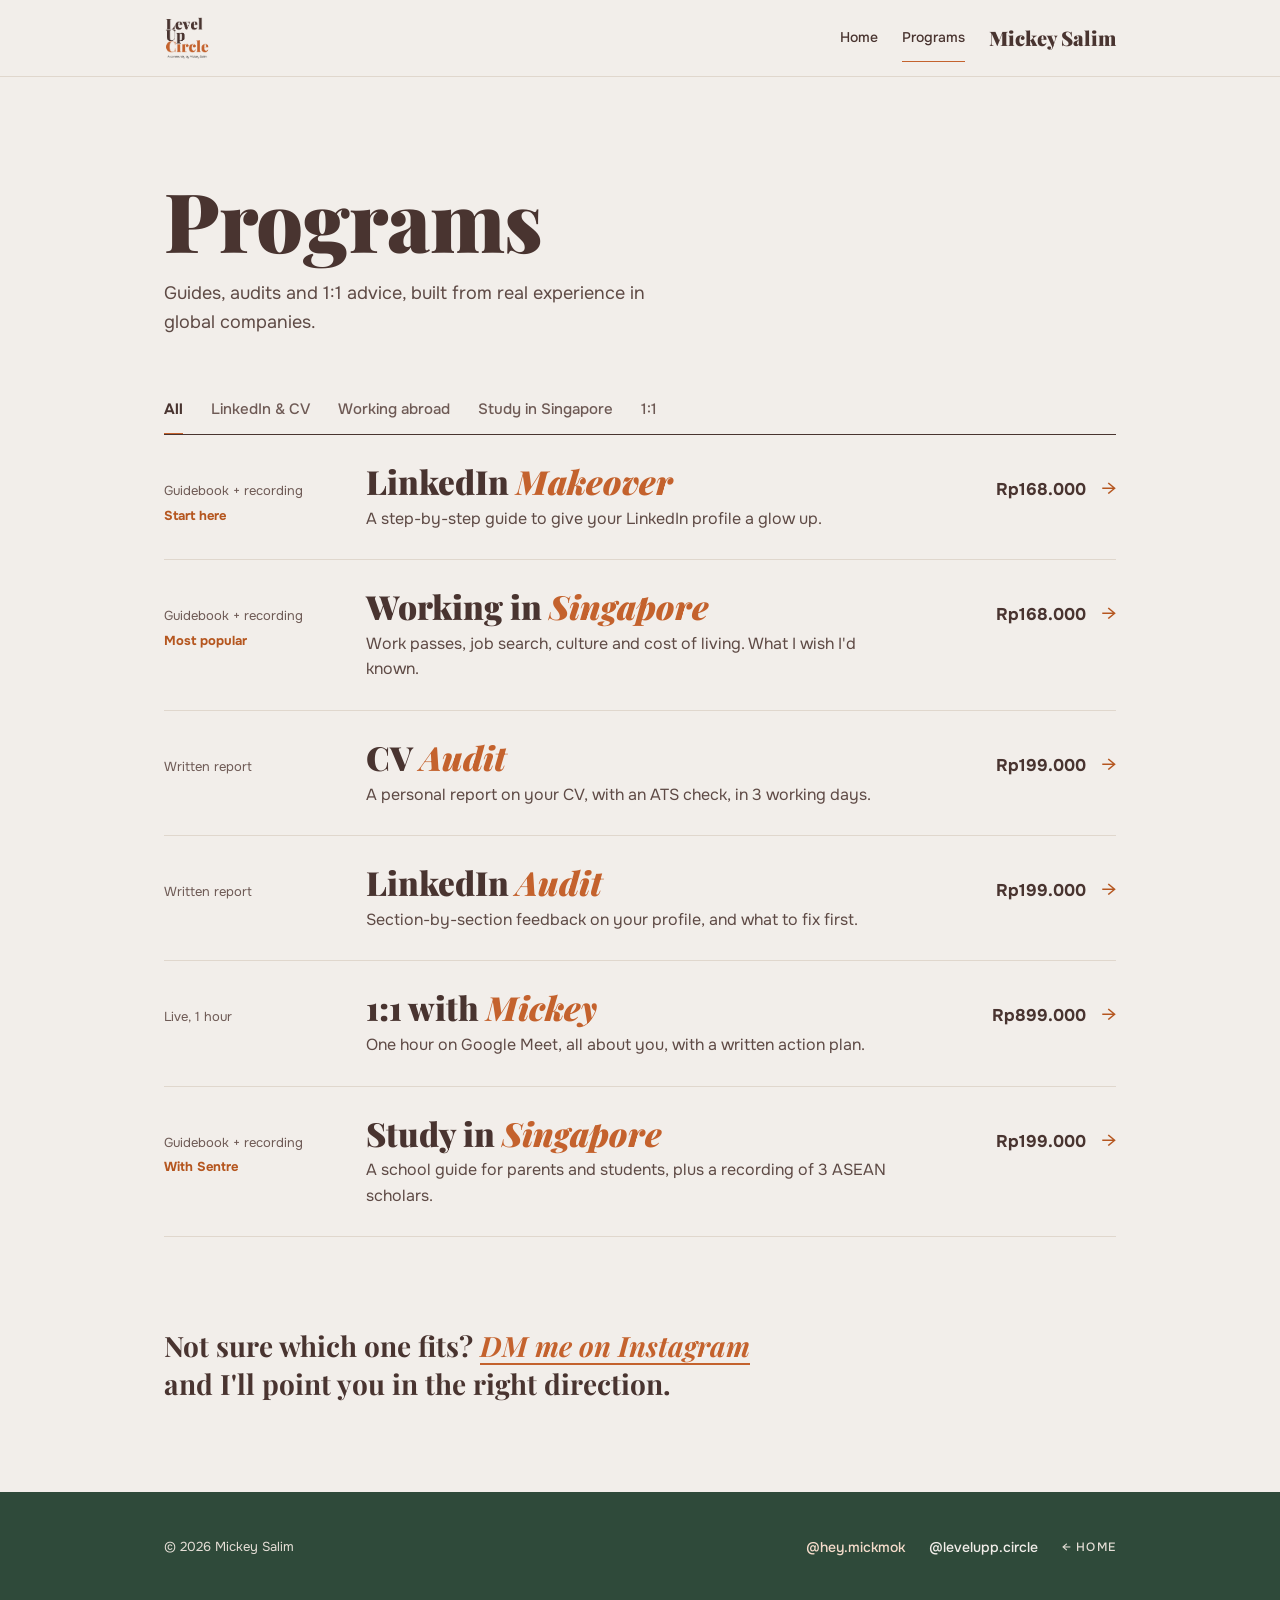
==== commit 7e18f8eb: "Add Home to the header navigation Header now reads Home · Programs · Mickey Salim on every page, wit" ====
--- a/programs/index.html
+++ b/programs/index.html
@@ -16,7 +16,7 @@
 <link rel="preconnect" href="https://fonts.googleapis.com">
 <link rel="preconnect" href="https://fonts.gstatic.com" crossorigin>
 <link href="https://fonts.googleapis.com/css2?family=Playfair+Display:ital,wght@0,700;0,900;1,700;1,900&family=Onest:wght@400;500;700&display=swap" rel="stylesheet">
-<link rel="stylesheet" href="/assets/css/styles.css?v=8c5211c9">
+<link rel="stylesheet" href="/assets/css/styles.css?v=433ba768">
 </head>
 <body class="programs-page">
 <!-- Generated by tools/build_programs.py from tools/programs.json. Edit the JSON, then rebuild. -->
@@ -24,7 +24,7 @@
 <nav class="nav" aria-label="Main">
   <div class="wrap">
     <a href="/" class="brand" aria-label="Level Up Circle, home"><img class="brand__logo" src="/assets/img/level-up-circle-logo.png" alt="Level Up Circle" width="516" height="493"></a>
-    <div class="nav__links"><a href="/programs" class="nav__link is-current" aria-current="page">Programs</a><a href="/#about" class="nav__name">Mickey Salim</a></div>
+    <div class="nav__links"><a href="/" class="nav__link">Home</a><a href="/programs" class="nav__link is-current" aria-current="page">Programs</a><a href="/#about" class="nav__name">Mickey Salim</a></div>
   </div>
 </nav>
 
@@ -96,6 +96,6 @@
   </div>
 </footer>
 
-<script src="/assets/js/main.js?v=8c5211c9" defer></script>
+<script src="/assets/js/main.js?v=433ba768" defer></script>
 </body>
 </html>
--- a/assets/css/styles.css
+++ b/assets/css/styles.css
@@ -87,7 +87,8 @@
 .nav__links { display: flex; align-items: center; gap: 24px; }
 .nav__link { font-size: 14px; font-weight: 500; text-decoration: none; padding: 12px 0; border-bottom: 1.5px solid transparent; }
 .nav__link:hover, .nav__link.is-current { border-bottom-color: var(--terra); }
-@media (max-width: 560px) { .brand__logo { height: 38px; } .nav__name { font-size: 18px; } .nav__links { gap: 18px; } }
+@media (max-width: 560px) { .brand__logo { height: 38px; } .nav__name { font-size: 18px; } .nav__links { gap: 16px; } }
+@media (max-width: 380px) { .nav__name { font-size: 16px; } .nav__links { gap: 12px; } .nav__link { font-size: 13px; } }
 
 /* ---------- Hero ---------- */
 .hero { padding: clamp(40px, 7vw, 112px) 0 clamp(56px, 8vw, 120px); }
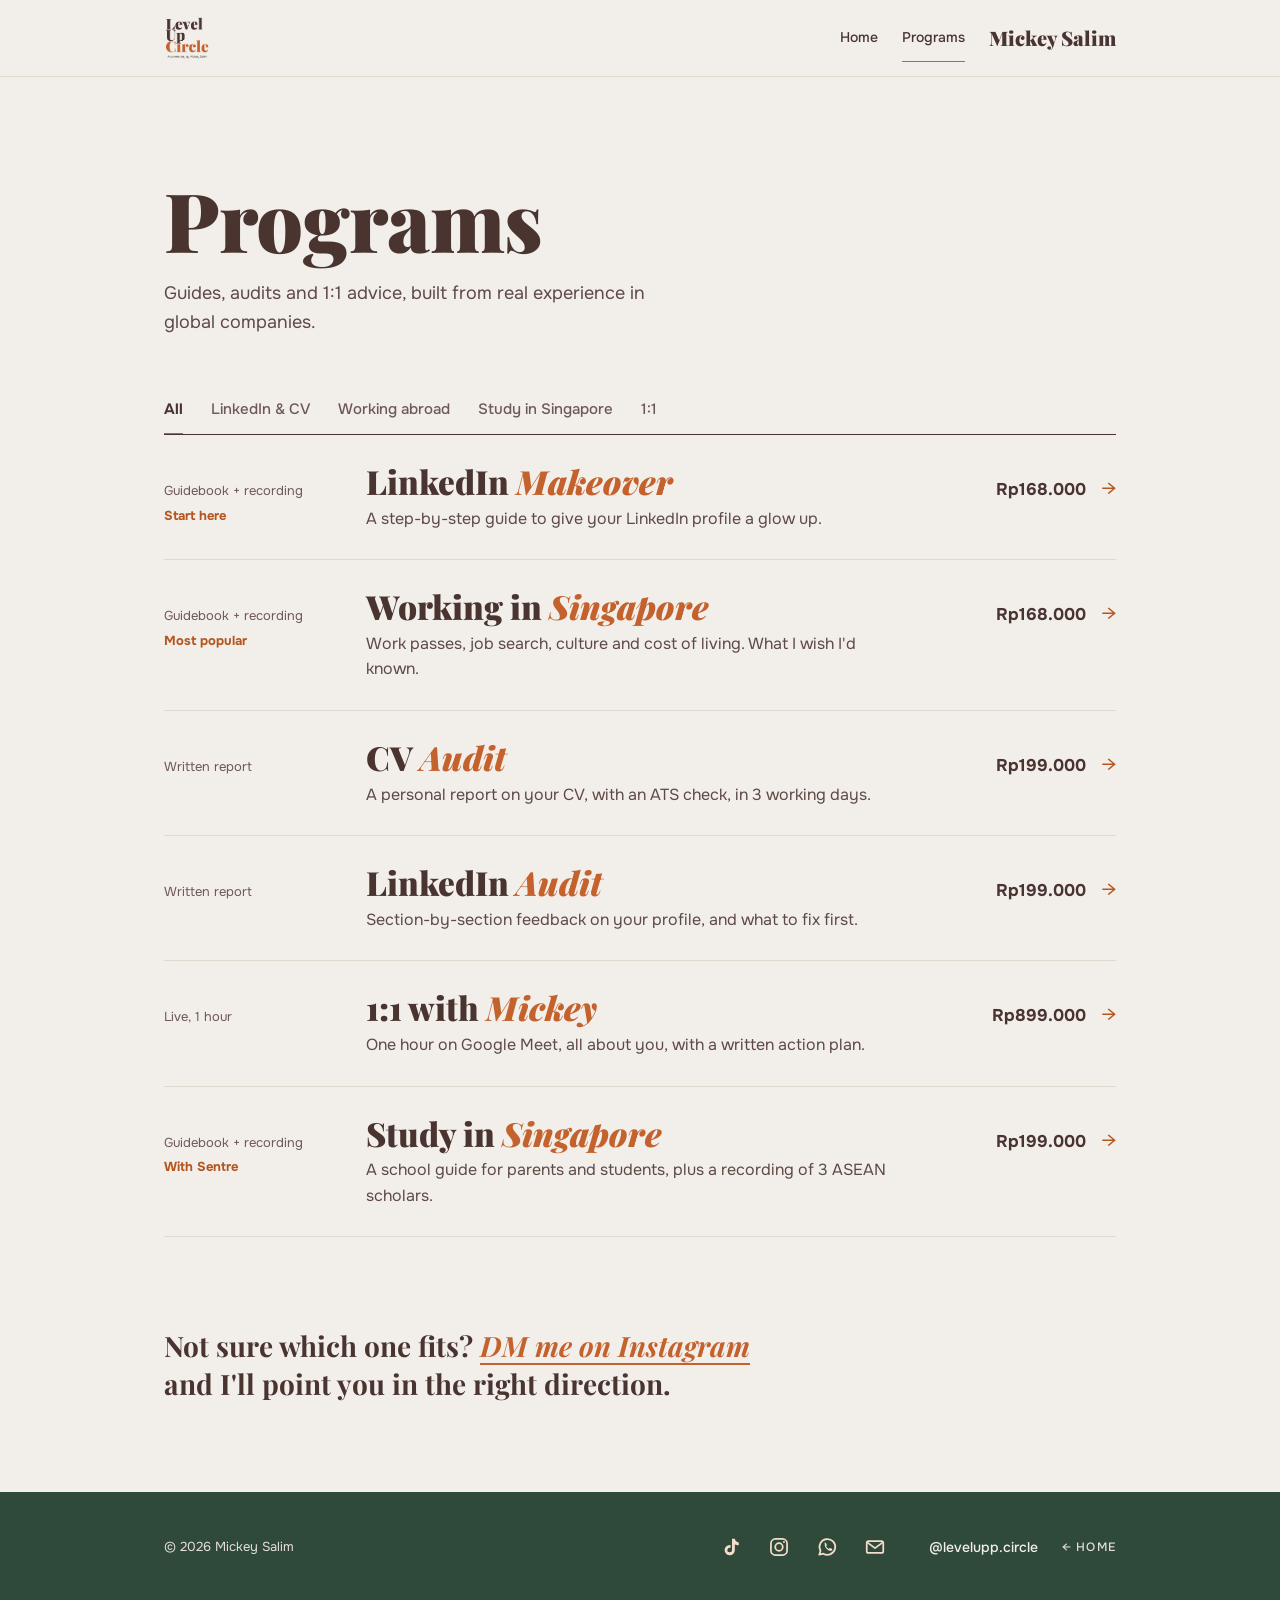
==== commit 77e4ee5d: "Footer: TikTok, Instagram, WhatsApp and email icons Adds icon links for TikTok, Instagram, WhatsApp " ====
--- a/programs/index.html
+++ b/programs/index.html
@@ -16,7 +16,7 @@
 <link rel="preconnect" href="https://fonts.googleapis.com">
 <link rel="preconnect" href="https://fonts.gstatic.com" crossorigin>
 <link href="https://fonts.googleapis.com/css2?family=Playfair+Display:ital,wght@0,700;0,900;1,700;1,900&family=Onest:wght@400;500;700&display=swap" rel="stylesheet">
-<link rel="stylesheet" href="/assets/css/styles.css?v=433ba768">
+<link rel="stylesheet" href="/assets/css/styles.css?v=a955a75b">
 </head>
 <body class="programs-page">
 <!-- Generated by tools/build_programs.py from tools/programs.json. Edit the JSON, then rebuild. -->
@@ -24,7 +24,7 @@
 <nav class="nav" aria-label="Main">
   <div class="wrap">
     <a href="/" class="brand" aria-label="Level Up Circle, home"><img class="brand__logo" src="/assets/img/level-up-circle-logo.png" alt="Level Up Circle" width="516" height="493"></a>
-    <div class="nav__links"><a href="/" class="nav__link">Home</a><a href="/programs" class="nav__link is-current" aria-current="page">Programs</a><a href="/#about" class="nav__name">Mickey Salim</a></div>
+    <button class="nav__toggle" aria-expanded="false" aria-controls="site-menu" aria-label="Open menu"><span></span><span></span><span></span></button><div class="nav__links" id="site-menu"><a href="/" class="nav__link">Home</a><a href="/programs" class="nav__link is-current" aria-current="page">Programs</a><a href="/#about" class="nav__name"><span class="nav__name-full">Mickey Salim</span><span class="nav__name-short">About</span></a></div>
   </div>
 </nav>
 
@@ -89,13 +89,13 @@
   <div class="wrap">
     <div class="footer__brand"><span>© 2026 Mickey Salim</span></div>
     <div class="footer__links">
-      <a class="ig-main" href="https://instagram.com/hey.mickmok" target="_blank" rel="noopener">@hey.mickmok</a>
+      <span class="social"><a href="https://www.tiktok.com/@hey.mickmok" target="_blank" rel="noopener" aria-label="TikTok @hey.mickmok"><svg width="22" height="22" viewBox="0 0 24 24" fill="currentColor" aria-hidden="true"><path d="M16.2 3c.4 2.3 1.9 3.8 4.3 4.1v3.1c-1.6 0-3.1-.5-4.3-1.3v6.5a5.6 5.6 0 1 1-5.6-5.6c.3 0 .6 0 .9.1V13a2.5 2.5 0 1 0 1.6 2.3V3h3.1z"/></svg></a><a href="https://www.instagram.com/hey.mickmok/" target="_blank" rel="noopener" aria-label="Instagram @hey.mickmok"><svg width="22" height="22" viewBox="0 0 24 24" fill="none" stroke="currentColor" stroke-width="1.9" aria-hidden="true"><rect x="3.2" y="3.2" width="17.6" height="17.6" rx="5"/><circle cx="12" cy="12" r="4.1"/><circle cx="17.4" cy="6.6" r="1.1" fill="currentColor" stroke="none"/></svg></a><a href="https://wa.me/6287868888120" target="_blank" rel="noopener" aria-label="WhatsApp"><svg width="22" height="22" viewBox="0 0 24 24" fill="none" aria-hidden="true"><path d="M3.6 20.4l1.3-4.3A8.6 8.6 0 1 1 8 19.3l-4.4 1.1z" stroke="currentColor" stroke-width="1.9" stroke-linejoin="round"/><path fill="currentColor" d="M9.1 7.9c.2-.4.5-.5.8-.5h.6c.2 0 .4.1.5.4l.8 1.8c.1.3 0 .5-.1.7l-.5.6c-.1.2-.2.3 0 .6.6 1 1.4 1.8 2.4 2.4.3.2.4.1.6 0l.6-.6c.2-.2.4-.2.7-.1l1.8.8c.3.1.4.3.4.5v.6c0 .3-.1.6-.5.8-.6.3-1.7.5-3.3-.2-1.6-.7-3.2-2.3-3.9-3.9-.7-1.6-.5-2.7-.2-3.3z"/></svg></a><a href="mailto:hey.mickmok@gmail.com" aria-label="Email hey.mickmok@gmail.com"><svg width="22" height="22" viewBox="0 0 24 24" fill="none" stroke="currentColor" stroke-width="1.9" stroke-linejoin="round" aria-hidden="true"><rect x="3" y="5.5" width="18" height="13" rx="2"/><path d="M3.5 7l8.5 6.2L20.5 7"/></svg></a></span>
       <a href="https://instagram.com/levelupp.circle" target="_blank" rel="noopener">@levelupp.circle</a>
       <a class="top" href="/">← Home</a>
     </div>
   </div>
 </footer>
 
-<script src="/assets/js/main.js?v=433ba768" defer></script>
+<script src="/assets/js/main.js?v=a955a75b" defer></script>
 </body>
 </html>
--- a/assets/css/styles.css
+++ b/assets/css/styles.css
@@ -87,8 +87,24 @@
 .nav__links { display: flex; align-items: center; gap: 24px; }
 .nav__link { font-size: 14px; font-weight: 500; text-decoration: none; padding: 12px 0; border-bottom: 1.5px solid transparent; }
 .nav__link:hover, .nav__link.is-current { border-bottom-color: var(--terra); }
-@media (max-width: 560px) { .brand__logo { height: 38px; } .nav__name { font-size: 18px; } .nav__links { gap: 16px; } }
-@media (max-width: 380px) { .nav__name { font-size: 16px; } .nav__links { gap: 12px; } .nav__link { font-size: 13px; } }
+.nav__toggle { display: none; }
+.nav__name-short { display: none; }
+@media (max-width: 760px) {
+  .nav .wrap { position: relative; }
+  .nav__toggle { display: flex; flex-direction: column; justify-content: center; gap: 5px; width: 44px; height: 44px; margin-right: -10px; padding: 10px; background: transparent; border: 0; cursor: pointer; }
+  .nav__toggle span { display: block; height: 2px; width: 100%; background: var(--ink); border-radius: 2px; transition: transform 0.25s ease, opacity 0.2s ease; }
+  .nav.is-open .nav__toggle span:nth-child(1) { transform: translateY(7px) rotate(45deg); }
+  .nav.is-open .nav__toggle span:nth-child(2) { opacity: 0; }
+  .nav.is-open .nav__toggle span:nth-child(3) { transform: translateY(-7px) rotate(-45deg); }
+  .nav__links { display: none; position: absolute; top: 100%; left: 0; right: 0; flex-direction: column; align-items: stretch; gap: 0; background: var(--bg); border-bottom: 1px solid var(--line); box-shadow: 0 16px 24px rgba(73, 52, 48, 0.08); padding: 4px var(--gutter) 12px; }
+  .nav.is-open .nav__links { display: flex; }
+  .nav__links a { font-family: var(--serif); font-weight: 700; font-size: 22px; padding: 14px 0; border-bottom: 1px solid var(--line); }
+  .nav__links a:last-child { border-bottom: 0; }
+  .nav__link.is-current { border-bottom-color: var(--line); color: var(--terra); }
+  .nav__name-full { display: none; }
+  .nav__name-short { display: inline; }
+}
+@media (max-width: 560px) { .brand__logo { height: 38px; } }
 
 /* ---------- Hero ---------- */
 .hero { padding: clamp(40px, 7vw, 112px) 0 clamp(56px, 8vw, 120px); }
@@ -256,7 +272,10 @@
 .footer__links { display: flex; flex-wrap: wrap; align-items: center; gap: 4px 24px; font-size: 14px; font-weight: 500; }
 .footer__links a { text-decoration: none; padding: 12px 0; }
 .footer__links a:hover { text-decoration: underline; }
-.footer__links .ig-main { color: var(--peach); }
+.social { display: flex; align-items: center; gap: 4px; margin-right: 8px; }
+.footer__links .social a { width: 44px; height: 44px; padding: 0; display: flex; align-items: center; justify-content: center; border-radius: 50%; color: var(--peach); transition: background 0.2s ease, color 0.2s ease; }
+.footer__links .social a:hover { background: rgba(242, 238, 234, 0.1); color: var(--on-dark); text-decoration: none; }
+@media (max-width: 640px) { .social { margin-left: -12px; } }
 .footer__links .top { color: var(--on-dark-3); font-size: 12px; letter-spacing: 0.1em; text-transform: uppercase; }
 
 /* ---------- Product page ---------- */
